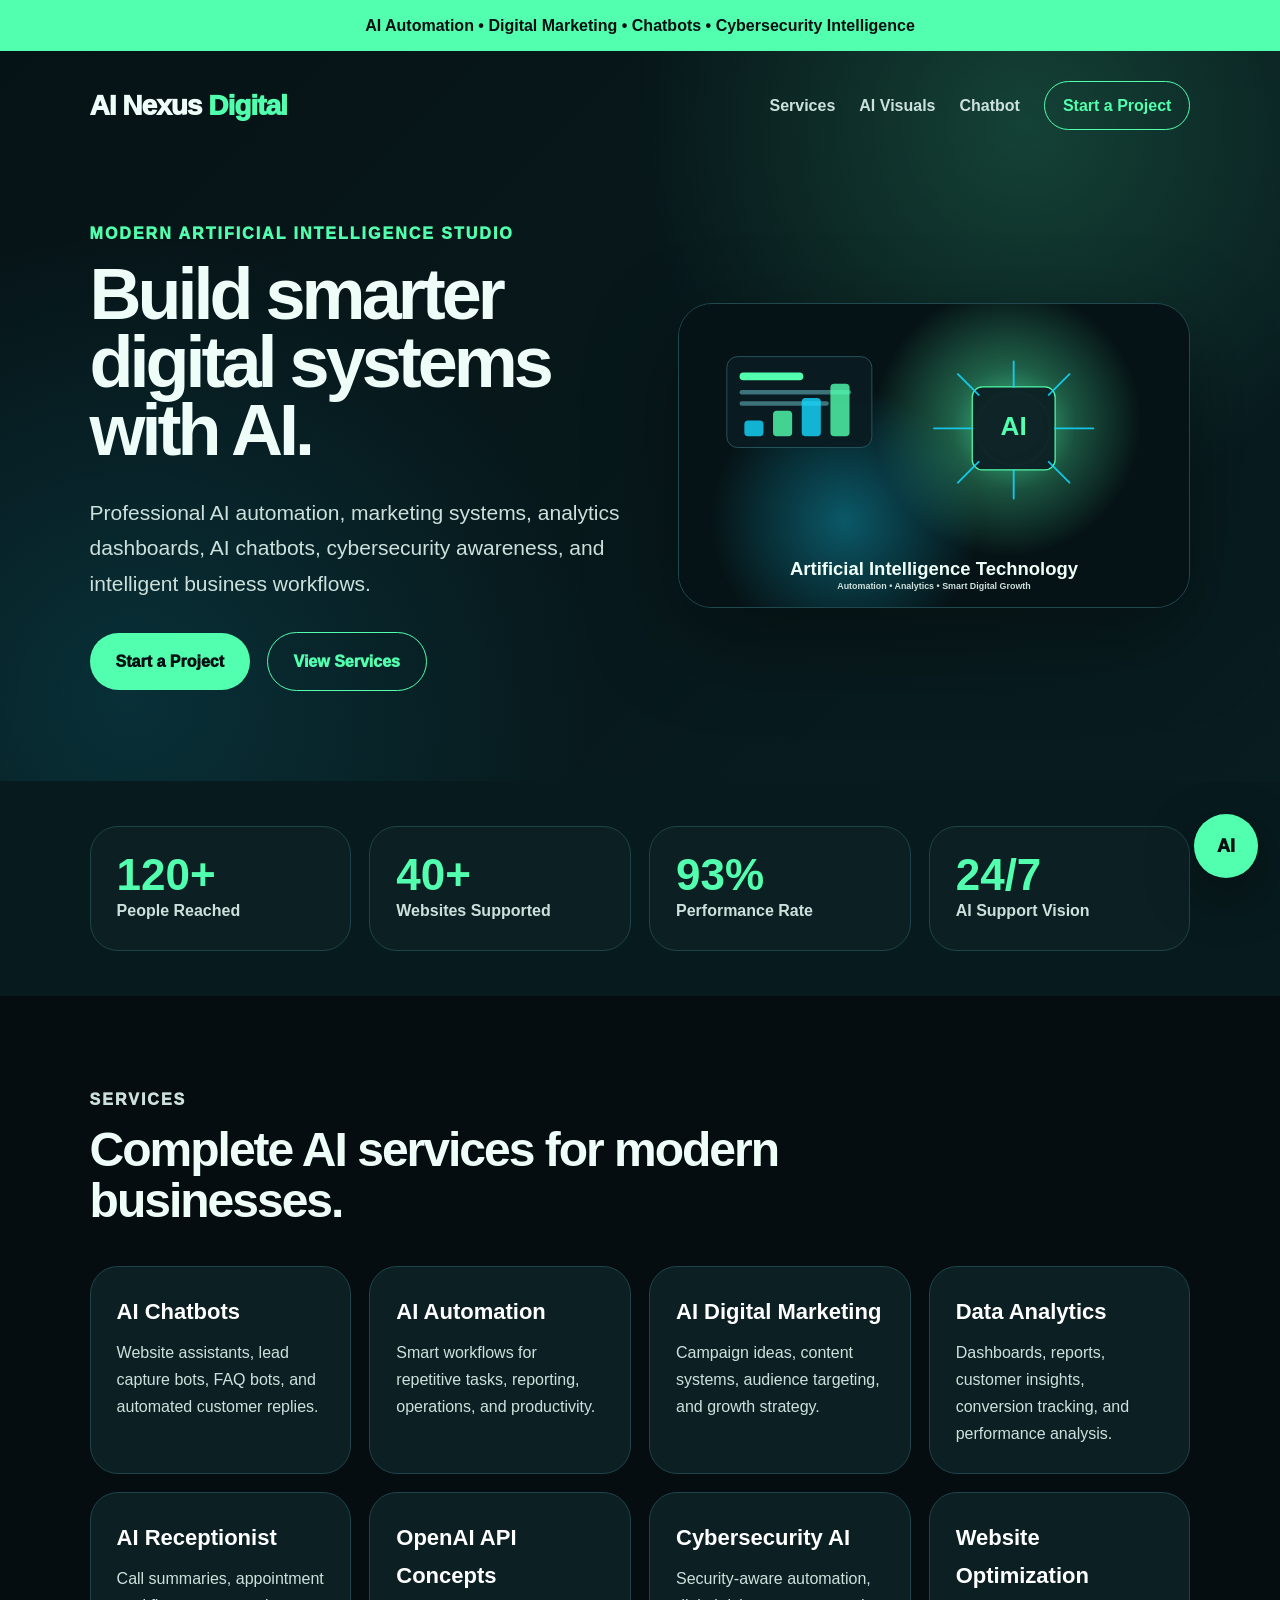
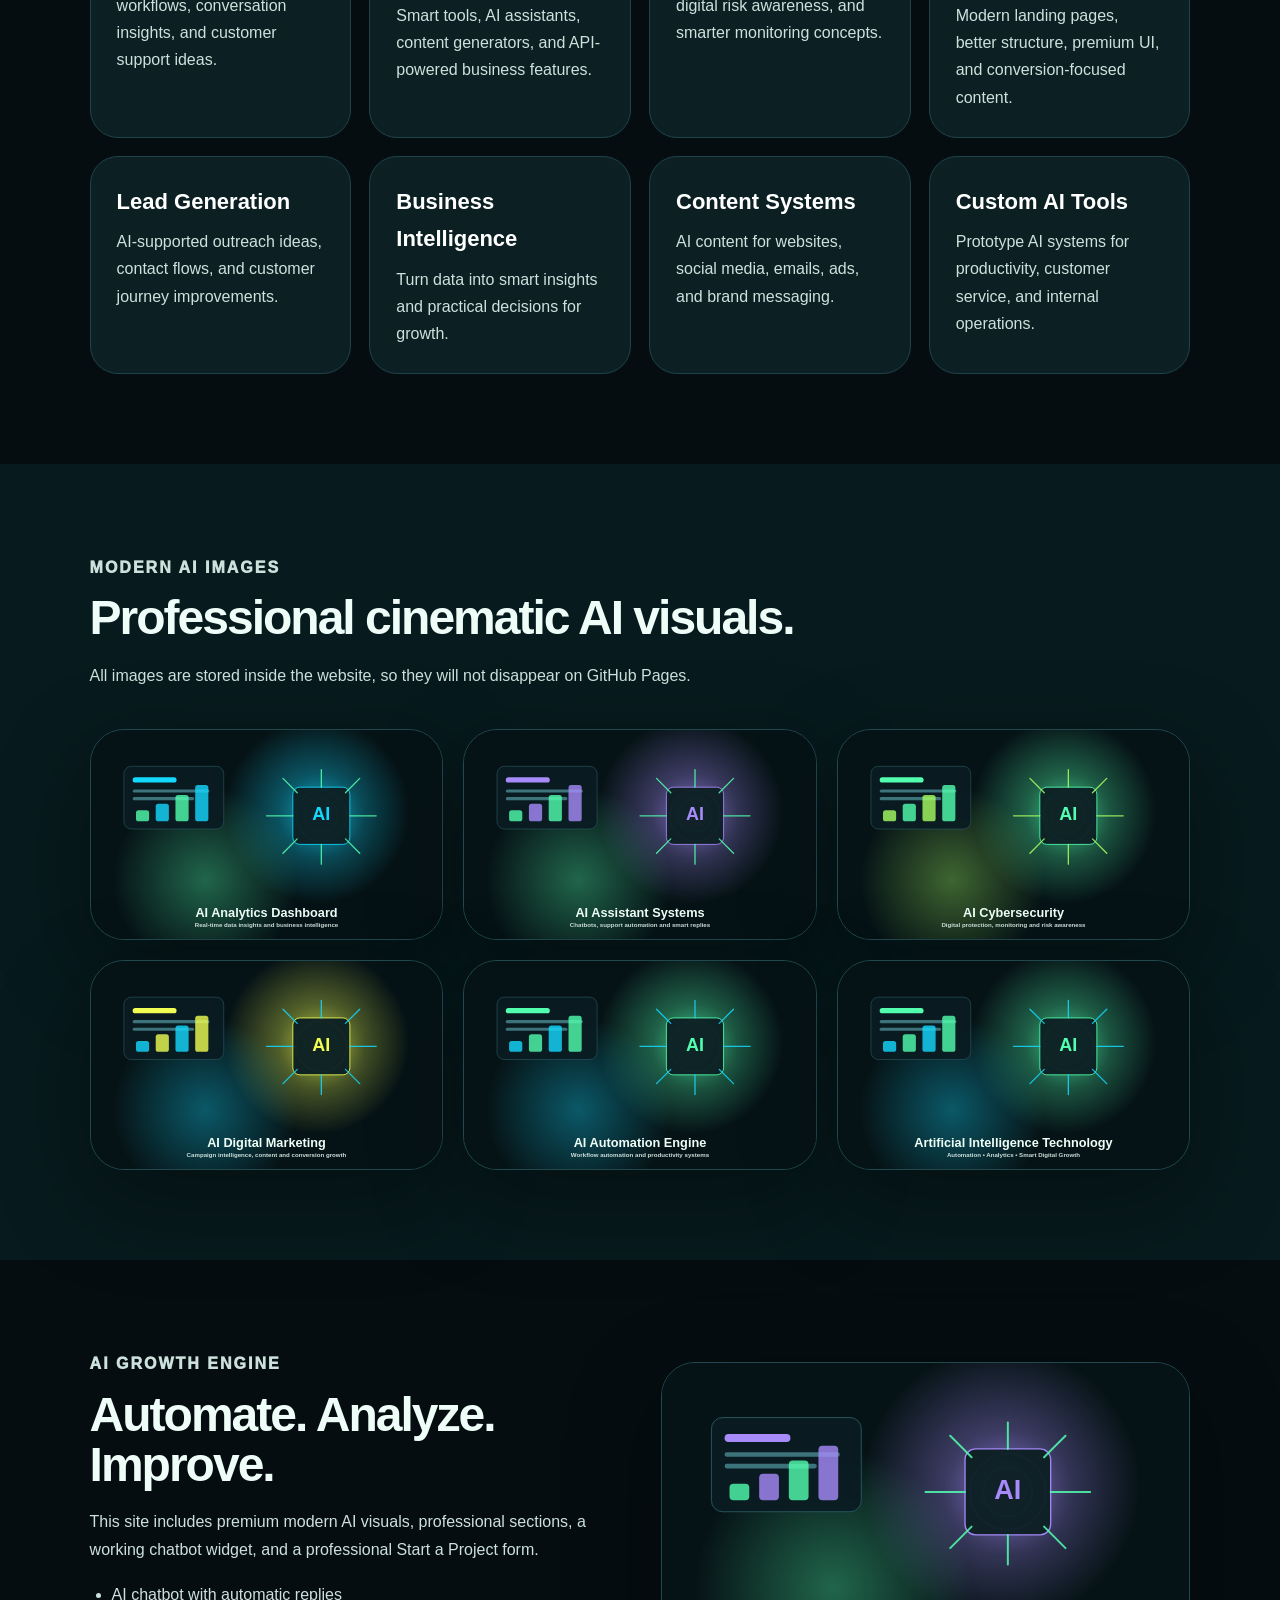
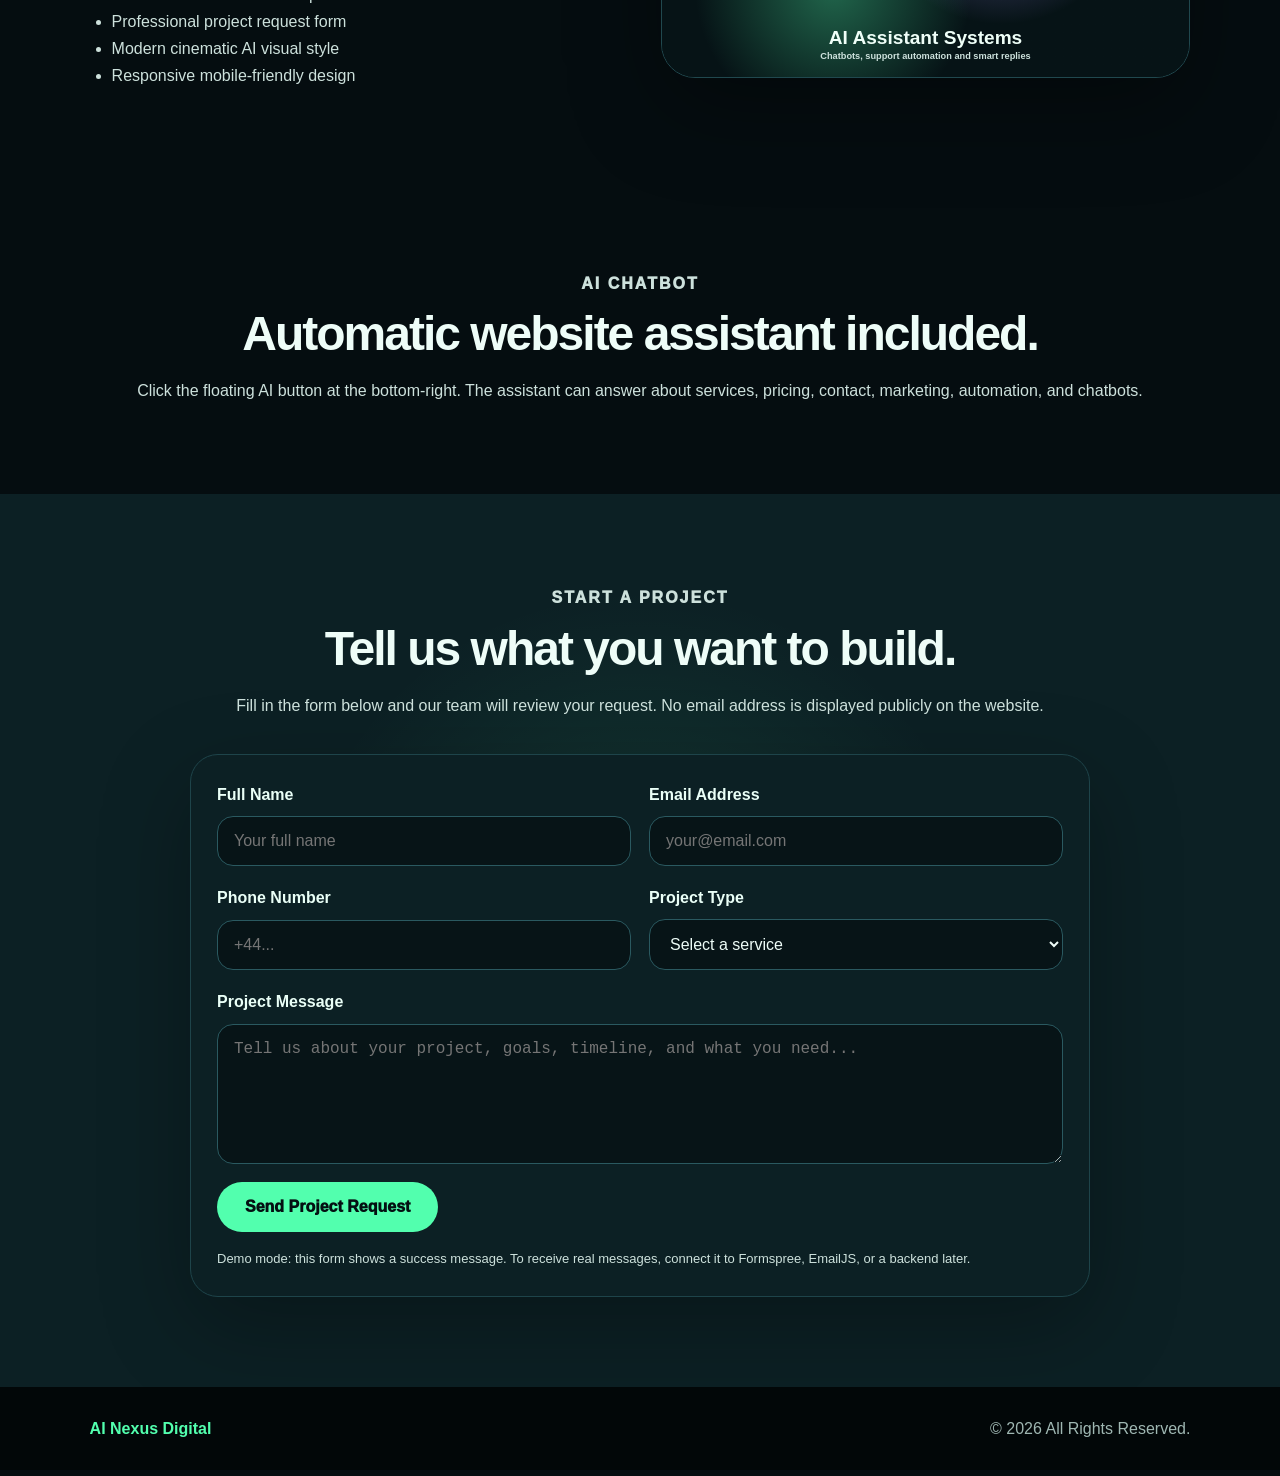
==== index.html @ 6ac848ec "Add files via upload" ====
<!DOCTYPE html>
<html lang="en">
<head>
  <meta charset="UTF-8"/>
  <meta name="viewport" content="width=device-width, initial-scale=1.0"/>
  <title>AI Nexus Digital</title>
  <link rel="stylesheet" href="style.css"/>
</head>
<body>
  <div class="announcement">AI Automation • Digital Marketing • Chatbots • Cybersecurity Intelligence</div>

  <header class="hero">
    <nav class="navbar">
      <a href="#" class="logo">AI Nexus <span>Digital</span></a>
      <div class="menu">
        <a href="#services">Services</a>
        <a href="#visuals">AI Visuals</a>
        <a href="#chatbot">Chatbot</a>
        <a href="#contact" class="nav-btn">Start a Project</a>
      </div>
    </nav>

    <div class="hero-grid">
      <div>
        <p class="eyebrow">Modern Artificial Intelligence Studio</p>
        <h1>Build smarter digital systems with AI.</h1>
        <p class="lead">
          Professional AI automation, marketing systems, analytics dashboards,
          AI chatbots, cybersecurity awareness, and intelligent business workflows.
        </p>
        <div class="hero-buttons">
          <a href="#contact" class="btn primary">Start a Project</a>
          <a href="#services" class="btn outline">View Services</a>
        </div>
      </div>
      <img class="hero-img" src="assets/ai-hero.svg" alt="Modern AI technology visual"/>
    </div>
  </header>

  <section class="stats">
    <div><strong>120+</strong><span>People Reached</span></div>
    <div><strong>40+</strong><span>Websites Supported</span></div>
    <div><strong>93%</strong><span>Performance Rate</span></div>
    <div><strong>24/7</strong><span>AI Support Vision</span></div>
  </section>

  <section id="services" class="section">
    <div class="section-title">
      <p class="eyebrow">Services</p>
      <h2>Complete AI services for modern businesses.</h2>
    </div>

    <div class="service-grid">
      <article><h3>AI Chatbots</h3><p>Website assistants, lead capture bots, FAQ bots, and automated customer replies.</p></article>
      <article><h3>AI Automation</h3><p>Smart workflows for repetitive tasks, reporting, operations, and productivity.</p></article>
      <article><h3>AI Digital Marketing</h3><p>Campaign ideas, content systems, audience targeting, and growth strategy.</p></article>
      <article><h3>Data Analytics</h3><p>Dashboards, reports, customer insights, conversion tracking, and performance analysis.</p></article>
      <article><h3>AI Receptionist</h3><p>Call summaries, appointment workflows, conversation insights, and customer support ideas.</p></article>
      <article><h3>OpenAI API Concepts</h3><p>Smart tools, AI assistants, content generators, and API-powered business features.</p></article>
      <article><h3>Cybersecurity AI</h3><p>Security-aware automation, digital risk awareness, and smarter monitoring concepts.</p></article>
      <article><h3>Website Optimization</h3><p>Modern landing pages, better structure, premium UI, and conversion-focused content.</p></article>
      <article><h3>Lead Generation</h3><p>AI-supported outreach ideas, contact flows, and customer journey improvements.</p></article>
      <article><h3>Business Intelligence</h3><p>Turn data into smart insights and practical decisions for growth.</p></article>
      <article><h3>Content Systems</h3><p>AI content for websites, social media, emails, ads, and brand messaging.</p></article>
      <article><h3>Custom AI Tools</h3><p>Prototype AI systems for productivity, customer service, and internal operations.</p></article>
    </div>
  </section>

  <section id="visuals" class="visuals">
    <div class="section-title">
      <p class="eyebrow">Modern AI Images</p>
      <h2>Professional cinematic AI visuals.</h2>
      <p>All images are stored inside the website, so they will not disappear on GitHub Pages.</p>
    </div>

    <div class="image-grid">
      <img src="assets/ai-dashboard.svg" alt="AI dashboard"/>
      <img src="assets/ai-assistant.svg" alt="AI assistant"/>
      <img src="assets/ai-security.svg" alt="AI cybersecurity"/>
      <img src="assets/ai-marketing.svg" alt="AI marketing"/>
      <img src="assets/ai-automation.svg" alt="AI automation"/>
      <img src="assets/ai-hero.svg" alt="AI technology"/>
    </div>
  </section>

  <section class="feature">
    <div>
      <p class="eyebrow">AI Growth Engine</p>
      <h2>Automate. Analyze. Improve.</h2>
      <p>
        This site includes premium modern AI visuals, professional sections,
        a working chatbot widget, and a professional Start a Project form.
      </p>
      <ul>
        <li>AI chatbot with automatic replies</li>
        <li>Professional project request form</li>
        <li>Modern cinematic AI visual style</li>
        <li>Responsive mobile-friendly design</li>
      </ul>
    </div>
    <img src="assets/ai-assistant.svg" alt="AI assistant visual"/>
  </section>

  <section id="chatbot" class="chatbot-section">
    <p class="eyebrow">AI Chatbot</p>
    <h2>Automatic website assistant included.</h2>
    <p>
      Click the floating AI button at the bottom-right. The assistant can answer about services,
      pricing, contact, marketing, automation, and chatbots.
    </p>
  </section>

  <section id="contact" class="contact">
    <div class="contact-intro">
      <p class="eyebrow">Start a Project</p>
      <h2>Tell us what you want to build.</h2>
      <p>
        Fill in the form below and our team will review your request. No email address is displayed publicly on the website.
      </p>
    </div>

    <form class="project-form" id="projectForm">
      <div class="form-row">
        <label>
          Full Name
          <input type="text" name="name" placeholder="Your full name" required>
        </label>
        <label>
          Email Address
          <input type="email" name="email" placeholder="your@email.com" required>
        </label>
      </div>

      <div class="form-row">
        <label>
          Phone Number
          <input type="tel" name="phone" placeholder="+44..." required>
        </label>
        <label>
          Project Type
          <select name="projectType" required>
            <option value="">Select a service</option>
            <option>AI Chatbot</option>
            <option>AI Automation</option>
            <option>AI Digital Marketing</option>
            <option>Website Optimization</option>
            <option>Data Analytics</option>
            <option>Cybersecurity AI</option>
            <option>Custom AI Tool</option>
          </select>
        </label>
      </div>

      <label>
        Project Message
        <textarea name="message" rows="6" placeholder="Tell us about your project, goals, timeline, and what you need..." required></textarea>
      </label>

      <button type="submit" class="submit-btn">Send Project Request</button>
      <p class="form-note">Demo mode: this form shows a success message. To receive real messages, connect it to Formspree, EmailJS, or a backend later.</p>
      <p class="success-message" id="successMessage">Thank you! Your project request has been prepared successfully.</p>
    </form>
  </section>

  <button class="chat-toggle" onclick="toggleChat()">AI</button>
  <div class="chat-widget" id="chatWidget">
    <div class="chat-header">
      <strong>AI Nexus Assistant</strong>
      <button onclick="toggleChat()">×</button>
    </div>
    <div class="chat-body" id="chatBody">
      <div class="bot-msg">Hello! I can help with AI automation, chatbots, marketing, analytics, cybersecurity, and project requests.</div>
    </div>
    <div class="quick-buttons">
      <button onclick="quickAsk('services')">Services</button>
      <button onclick="quickAsk('pricing')">Pricing</button>
      <button onclick="quickAsk('project')">Start Project</button>
    </div>
    <div class="chat-input">
      <input id="userInput" placeholder="Ask about AI services..." onkeydown="if(event.key==='Enter') sendMessage()"/>
      <button onclick="sendMessage()">Send</button>
    </div>
  </div>

  <footer>
    <strong>AI Nexus Digital</strong>
    <span>© 2026 All Rights Reserved.</span>
  </footer>

  <script src="script.js"></script>
</body>
</html>
---- style.css ----
*{box-sizing:border-box;margin:0;padding:0}
html{scroll-behavior:smooth}
body{font-family:Arial,Helvetica,sans-serif;background:#050d10;color:#eefdf8;line-height:1.7}
a{text-decoration:none;color:inherit} img{max-width:100%;display:block}
.announcement{background:#52ffae;color:#041012;text-align:center;font-weight:900;padding:12px}
.hero{padding:30px 7% 90px;background:radial-gradient(circle at 80% 10%,rgba(82,255,174,.18),transparent 32%),radial-gradient(circle at 10% 88%,rgba(20,217,255,.13),transparent 35%),linear-gradient(135deg,#061316,#081d20)}
.navbar{display:flex;justify-content:space-between;align-items:center;margin-bottom:90px}
.logo{font-size:28px;font-weight:950;letter-spacing:-1px}.logo span{color:#52ffae}
.menu{display:flex;gap:24px;align-items:center;color:#cde1dc;font-weight:850}.menu a:hover{color:#52ffae}
.nav-btn{border:1px solid #52ffae;border-radius:99px;padding:10px 18px;color:#52ffae}
.hero-grid{display:grid;grid-template-columns:1fr .95fr;gap:50px;align-items:center}
.eyebrow{color:#52ffae;font-weight:950;letter-spacing:2px;text-transform:uppercase;margin-bottom:12px}
h1{font-size:72px;line-height:.95;letter-spacing:-4px;max-width:900px}
.lead{font-size:21px;color:#cde1dc;max-width:720px;margin:30px 0}
.btn{display:inline-block;border-radius:99px;padding:15px 26px;font-weight:950;margin-right:12px}.primary{background:#52ffae;color:#041012}.outline{border:1px solid #52ffae;color:#52ffae}
.hero-img,.visuals img,.feature img{border-radius:34px;border:1px solid #20484e;box-shadow:0 30px 90px rgba(0,0,0,.35)}
.stats{display:grid;grid-template-columns:repeat(4,1fr);gap:18px;padding:45px 7%;background:#071a1d}
.stats div,.service-grid article,.project-form{background:#0c2024;border:1px solid #1e444a;border-radius:28px;padding:26px}
.stats strong{display:block;color:#52ffae;font-size:44px;line-height:1}.stats span{color:#cde1dc;font-weight:850}
.section,.visuals,.feature,.chatbot-section,.contact{padding:90px 7%}
.section-title{max-width:900px;margin-bottom:40px}
h2{font-size:48px;line-height:1.05;letter-spacing:-2px;margin-bottom:18px}
.section-title p,.feature p,.feature li,.chatbot-section p,.contact p,.service-grid p,.form-note{color:#cde1dc}
.service-grid{display:grid;grid-template-columns:repeat(4,1fr);gap:18px}
.service-grid article{transition:.25s}.service-grid article:hover{transform:translateY(-6px);border-color:#52ffae}
.service-grid h3{font-size:22px;margin-bottom:8px;color:white}
.visuals{background:#071a1d}
.image-grid{display:grid;grid-template-columns:repeat(3,1fr);gap:20px}
.feature{display:grid;grid-template-columns:1fr 1fr;gap:42px;align-items:center}
.feature ul{margin-top:18px;padding-left:22px}
.chatbot-section{text-align:center;background:#050d10}
.contact{background:radial-gradient(circle at center,rgba(82,255,174,.12),transparent 45%),#0c2024}
.contact-intro{text-align:center;max-width:850px;margin:0 auto 35px}
.project-form{max-width:900px;margin:0 auto;box-shadow:0 30px 90px rgba(0,0,0,.28)}
.form-row{display:grid;grid-template-columns:1fr 1fr;gap:18px}
.project-form label{display:grid;gap:8px;margin-bottom:18px;color:#eafff7;font-weight:850}
.project-form input,.project-form select,.project-form textarea{width:100%;border:1px solid #2a5960;background:#071417;color:#eefdf8;border-radius:16px;padding:15px 16px;font-size:16px;outline:none}
.project-form input:focus,.project-form select:focus,.project-form textarea:focus{border-color:#52ffae;box-shadow:0 0 0 4px rgba(82,255,174,.10)}
.submit-btn{border:none;background:#52ffae;color:#041012;border-radius:99px;padding:16px 28px;font-weight:950;font-size:16px;cursor:pointer}
.form-note{font-size:13px;margin-top:16px}
.success-message{display:none;margin-top:18px;background:rgba(82,255,174,.12);border:1px solid #52ffae;color:#52ffae;padding:14px 16px;border-radius:16px;font-weight:850}
footer{display:flex;justify-content:space-between;gap:20px;padding:28px 7%;background:#020708;color:#9fb7b2}footer strong{color:#52ffae}
.chat-toggle{position:fixed;right:22px;bottom:22px;background:#52ffae;color:#041012;border:none;border-radius:50%;width:64px;height:64px;font-weight:950;font-size:18px;box-shadow:0 18px 50px rgba(0,0,0,.35);cursor:pointer;z-index:50}
.chat-widget{display:none;position:fixed;right:22px;bottom:100px;width:350px;max-width:calc(100vw - 44px);background:#0c2024;border:1px solid #2a5960;border-radius:24px;box-shadow:0 24px 80px rgba(0,0,0,.45);overflow:hidden;z-index:60}
.chat-header{display:flex;justify-content:space-between;align-items:center;padding:16px 18px;background:#10282d;border-bottom:1px solid #2a5960}.chat-header button{background:none;border:none;color:white;font-size:24px;cursor:pointer}
.chat-body{height:260px;overflow:auto;padding:16px;display:grid;gap:10px}.bot-msg,.user-msg{padding:12px 14px;border-radius:16px;max-width:85%}.bot-msg{background:#153238;color:#eafff7}.user-msg{background:#52ffae;color:#041012;margin-left:auto}
.quick-buttons{display:flex;gap:8px;padding:0 16px 12px}.quick-buttons button{border:1px solid #52ffae;color:#52ffae;background:transparent;border-radius:99px;padding:8px 12px;cursor:pointer}
.chat-input{display:flex;border-top:1px solid #2a5960}.chat-input input{flex:1;background:#071417;color:white;border:none;padding:14px;outline:none}.chat-input button{background:#52ffae;color:#041012;border:none;padding:0 16px;font-weight:900;cursor:pointer}
@media(max-width:1050px){.navbar{flex-direction:column;gap:20px}.menu{flex-wrap:wrap;justify-content:center}.hero-grid,.feature{grid-template-columns:1fr}.stats,.service-grid,.form-row{grid-template-columns:1fr 1fr}.image-grid{grid-template-columns:1fr 1fr}h1{font-size:54px}}
@media(max-width:650px){.stats,.service-grid,.image-grid,.form-row{grid-template-columns:1fr}h1{font-size:42px}h2{font-size:34px}.menu a{font-size:14px}footer{flex-direction:column;text-align:center}}
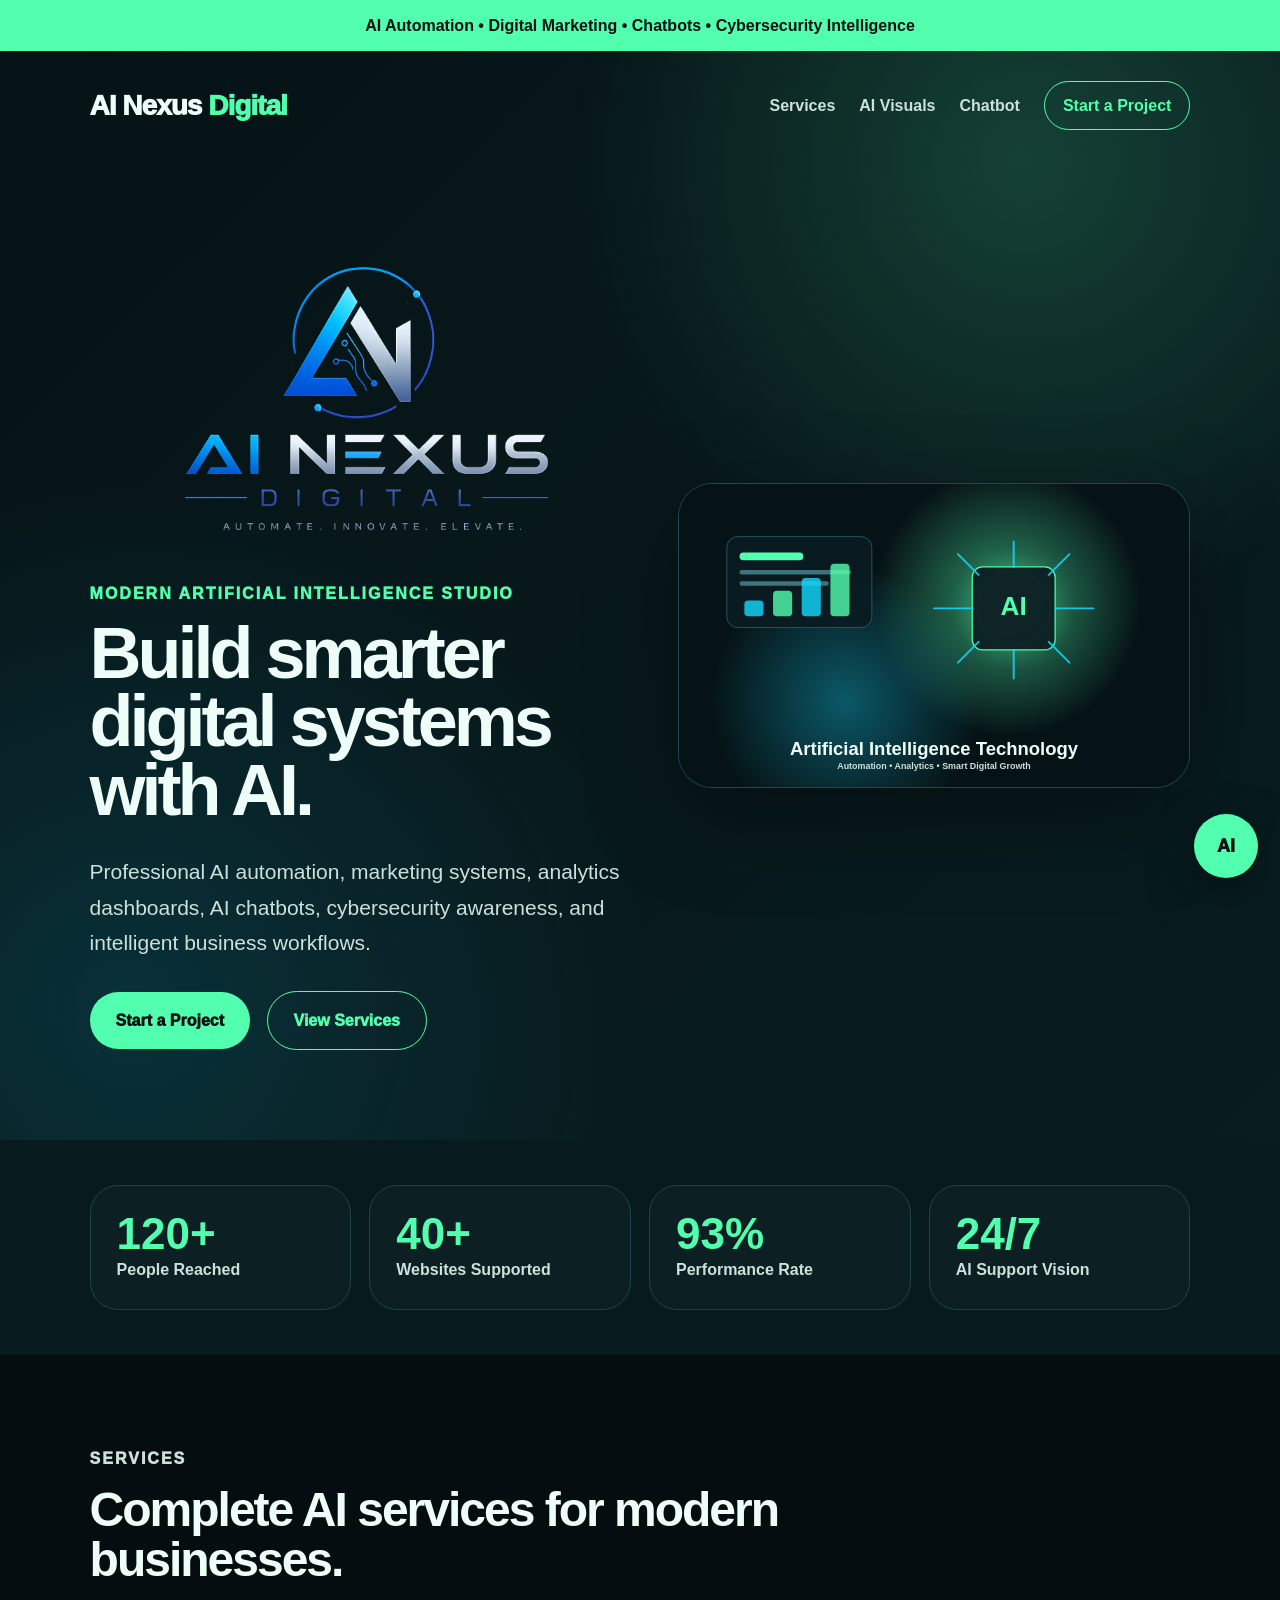
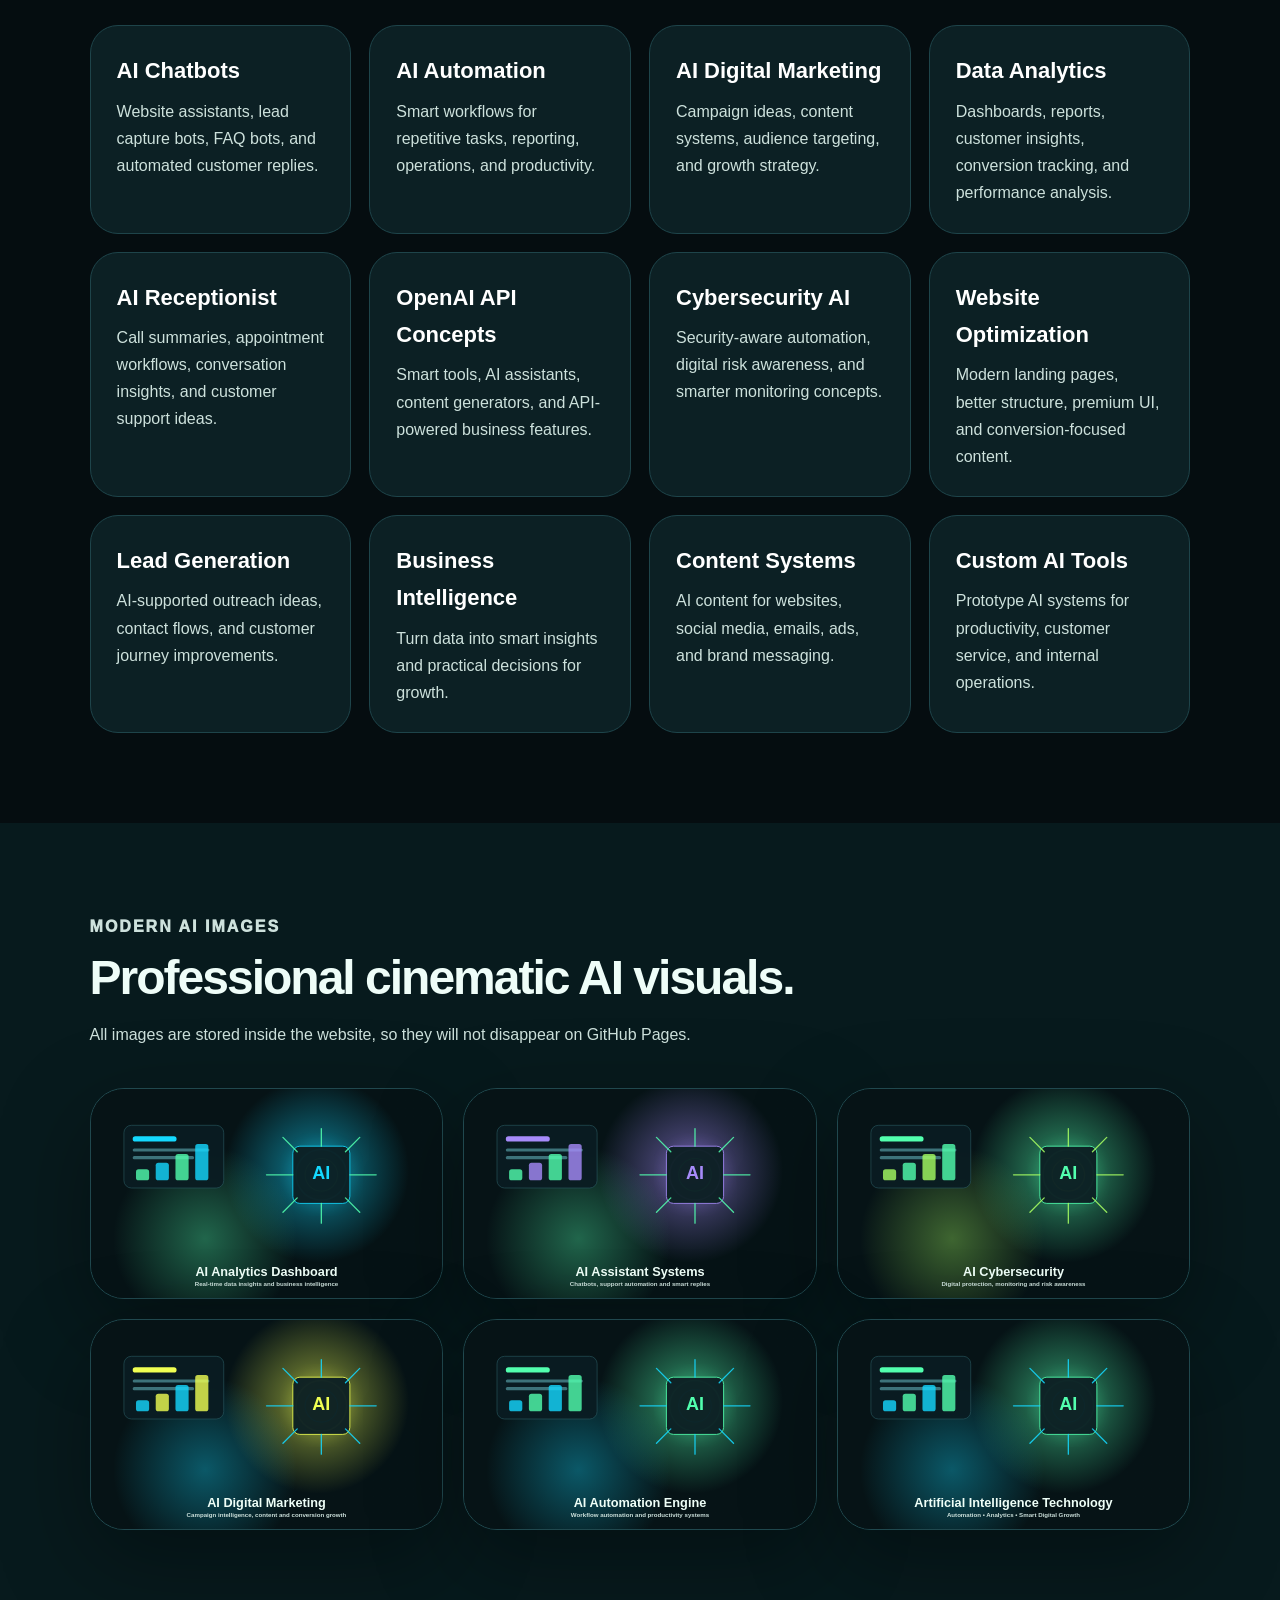
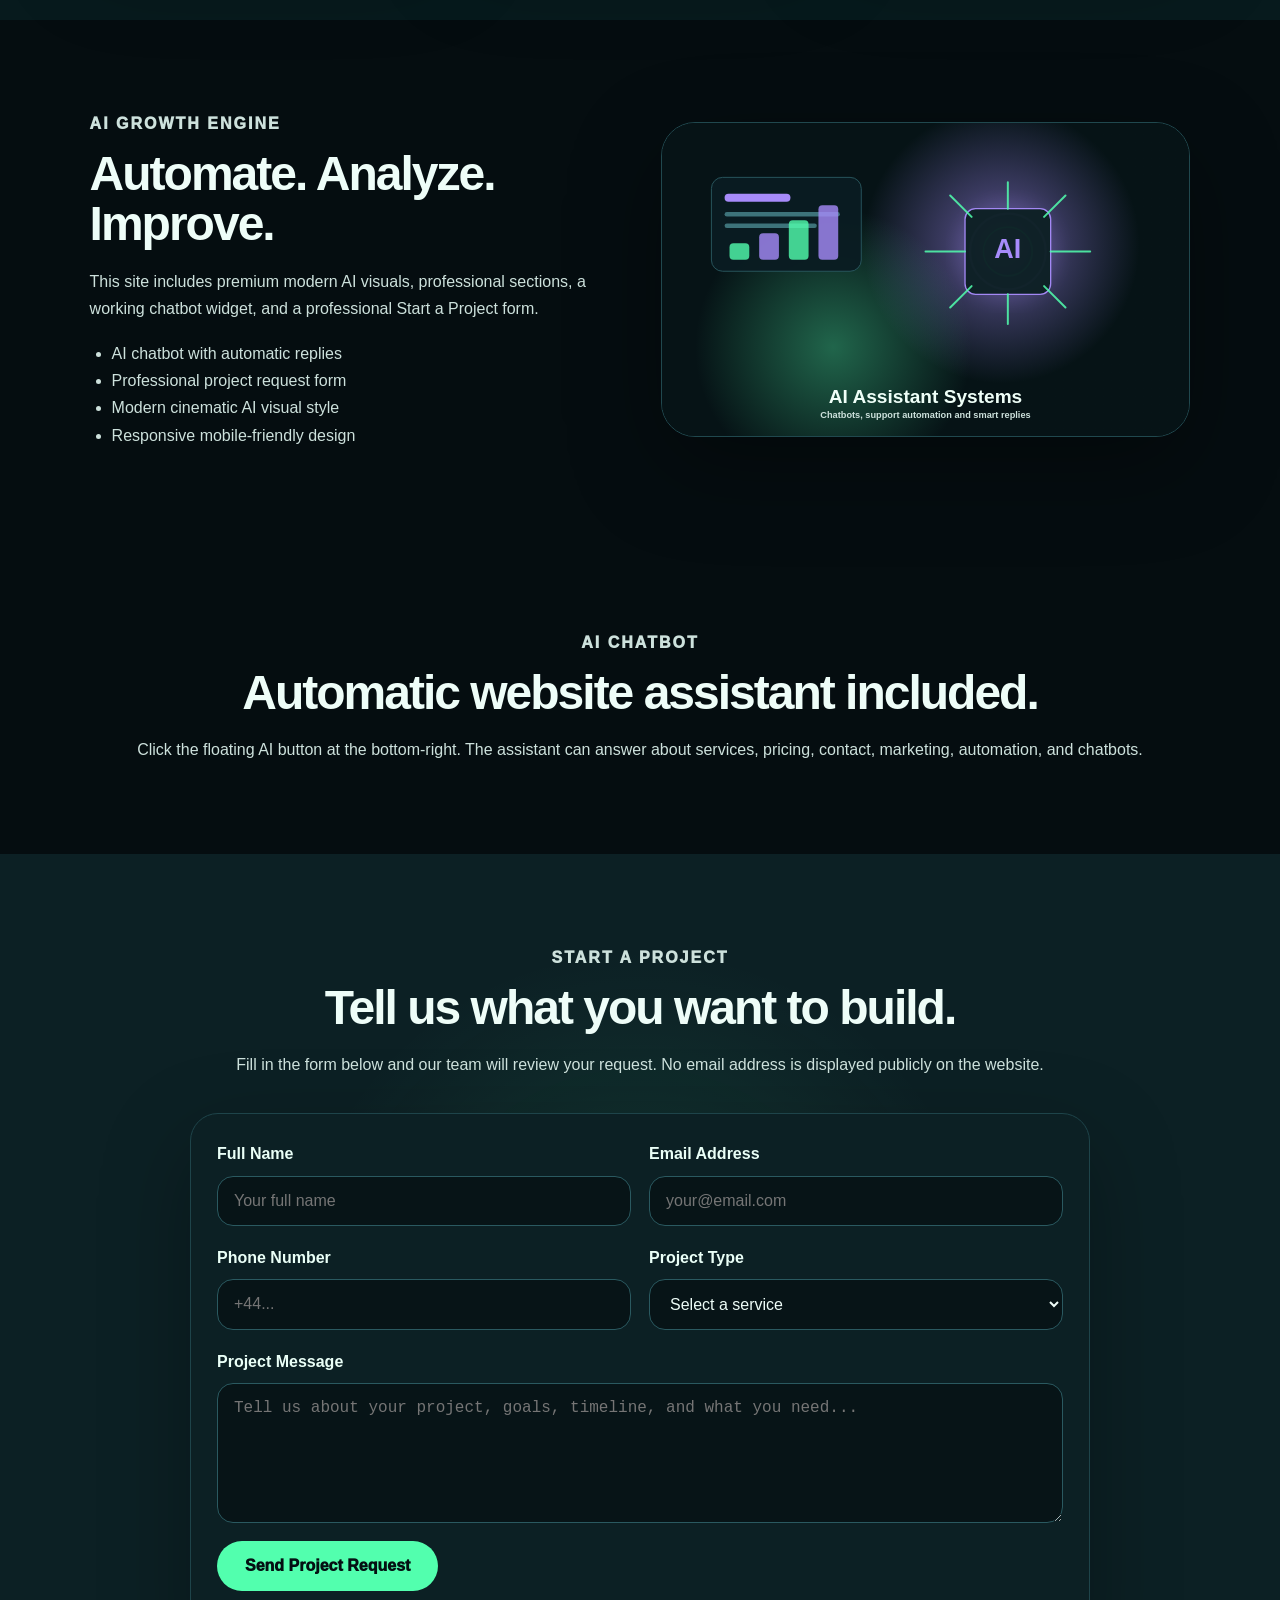
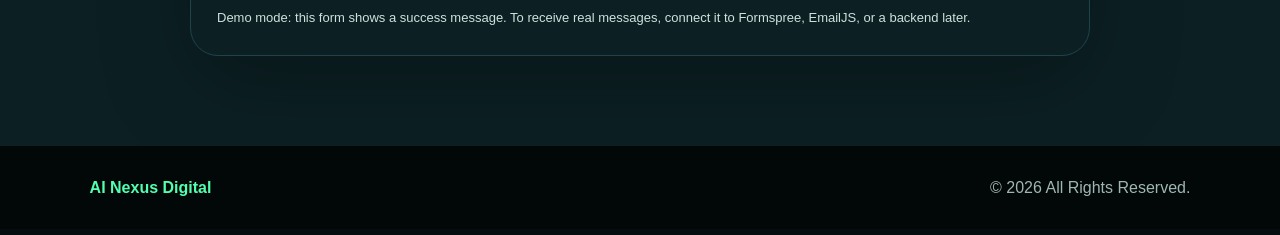
==== commit dce73eb5: "Update index.html" ====
--- a/index.html
+++ b/index.html
@@ -22,6 +22,7 @@
 
     <div class="hero-grid">
       <div>
+        <img src="assets/logo.png.png" class="main-logo">
         <p class="eyebrow">Modern Artificial Intelligence Studio</p>
         <h1>Build smarter digital systems with AI.</h1>
         <p class="lead">
@@ -189,4 +190,4 @@
 
   <script src="script.js"></script>
 </body>
-</html>+</html>
